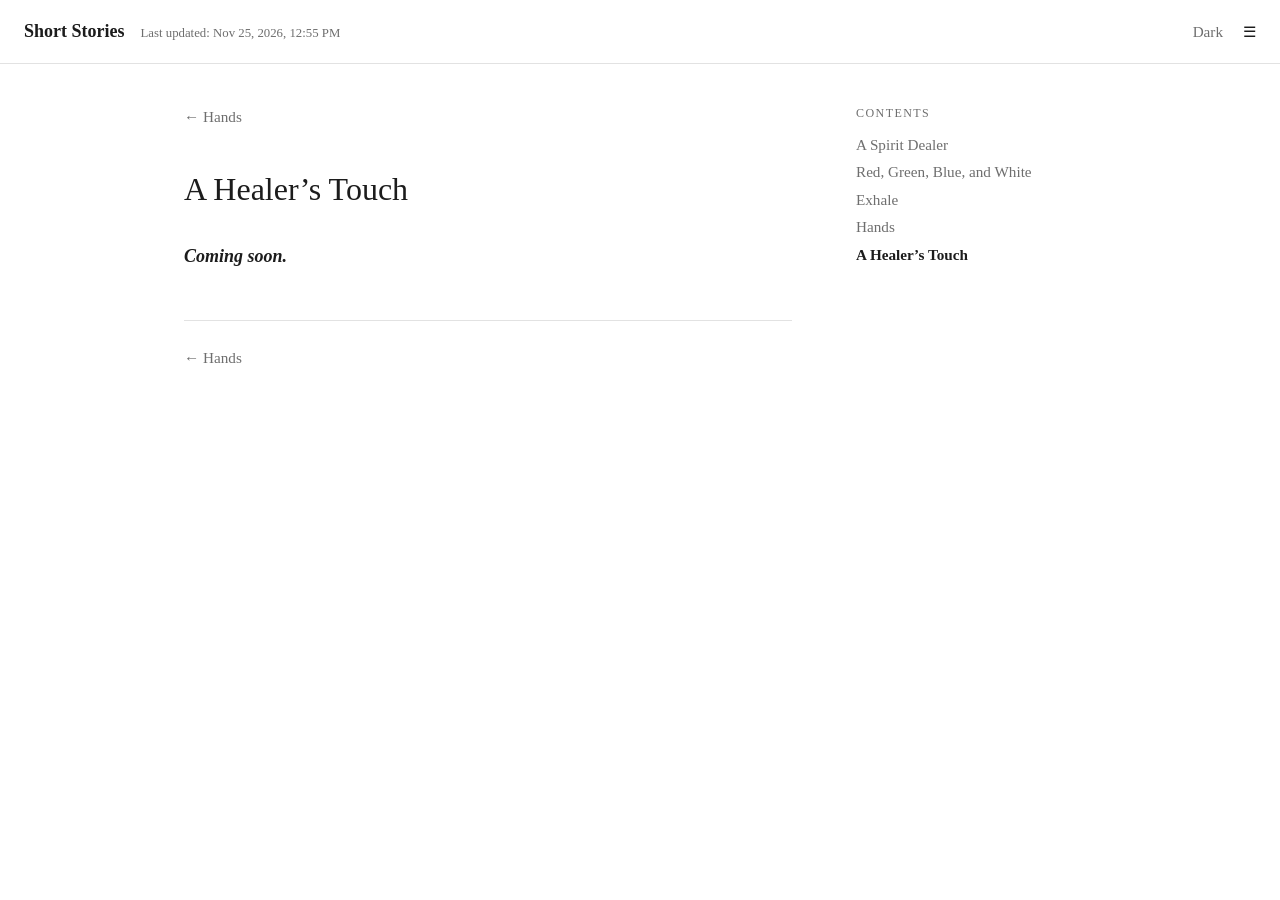
==== a-healers-touch.html @ 267951ba "Next titles announced" ====
<!DOCTYPE html>
<html lang="en">
<head>
<meta charset="utf-8">
<meta name="viewport" content="width=device-width, initial-scale=1">
<title>A Healer’s Touch — Short Stories</title>
<link rel="stylesheet" href="style.css">
<script>try {
  var t = localStorage.getItem('oss-theme');
  if (t) document.documentElement.setAttribute('data-theme', t);
  if (localStorage.getItem('oss-toc') === 'hidden') document.documentElement.classList.add('toc-collapsed');
} catch (e) {}</script>
</head>
<body>
<header class="site-header">
  <div class="site-brand">
    <a class="site-title" href="index.html">Short Stories</a>
    <time class="last-updated" id="last-updated"></time>
  </div>
  <div class="header-links">
    <button type="button" class="link-button" id="theme-toggle">Dark</button>
    <button type="button" class="link-button toc-toggle" id="toc-toggle" aria-expanded="false" aria-controls="toc" aria-label="Contents">&#9776;</button>
  </div>
</header>
<div class="layout">
  <main class="content">
    <nav class="story-nav top" aria-label="Story navigation"><a class="prev" href="hands.html" rel="prev">&larr; Hands</a></nav>
    <article class="story">
      <h1>A Healer’s Touch</h1>
      
      <p><strong><em>Coming soon.</em></strong></p>
    </article>
    <nav class="story-nav bottom" aria-label="Story navigation"><a class="prev" href="hands.html" rel="prev">&larr; Hands</a></nav>
    
  </main>
  <nav class="toc" id="toc" aria-label="Contents">
    <p class="toc-heading">Contents</p>
    <ol><li><a href="a-spirit-dealer.html">A Spirit Dealer</a></li><li><a href="red-green-blue-and-white.html">Red, Green, Blue, and White</a></li><li><a href="exhale.html">Exhale</a></li><li><a href="hands.html">Hands</a></li><li><a href="a-healers-touch.html" aria-current="page">A Healer’s Touch</a></li></ol>
  </nav>
</div>
<script src="last-updated.js"></script>
<script src="script.js"></script>
</body>
</html>
---- style.css ----
:root {
  color-scheme: light;
  --bg: #ffffff;
  --text: #1c1c1c;
  --muted: #6e6e6e;
  --rule: #e2e2e2;
}

:root[data-theme="dark"] {
  color-scheme: dark;
  --bg: #141414;
  --text: #e4e4e4;
  --muted: #9b9b9b;
  --rule: #2c2c2c;
}

@media (prefers-color-scheme: dark) {
  :root:not([data-theme="light"]) {
    color-scheme: dark;
    --bg: #141414;
    --text: #e4e4e4;
    --muted: #9b9b9b;
    --rule: #2c2c2c;
  }
}

* { box-sizing: border-box; }

[hidden] { display: none !important; }

body {
  margin: 0;
  background: var(--bg);
  color: var(--text);
  font-family: Charter, "Iowan Old Style", "Palatino Linotype", Palatino, Georgia, serif;
  font-size: 1.125rem;
  line-height: 1.7;
  -webkit-text-size-adjust: 100%;
}

a {
  color: inherit;
  text-decoration: none;
}

a:hover,
.link-button:hover {
  text-decoration: underline;
  text-underline-offset: 0.2em;
}

.link-button {
  background: none;
  border: 0;
  padding: 0;
  font: inherit;
  color: inherit;
  cursor: pointer;
}

:focus-visible {
  outline: 2px solid var(--text);
  outline-offset: 3px;
}

/* Header */
.site-header {
  display: flex;
  justify-content: space-between;
  align-items: baseline;
  gap: 1rem;
  padding: 1rem 1.5rem;
  border-bottom: 1px solid var(--rule);
}

.site-title {
  font-weight: 600;
}

.site-brand {
  display: flex;
  flex-wrap: wrap;
  align-items: baseline;
  gap: 0.1rem 1rem;
}

.last-updated {
  font-size: 0.8rem;
  color: var(--muted);
}

.header-links {
  display: flex;
  gap: 1.25rem;
  font-size: 0.95rem;
  color: var(--muted);
}

.toc-toggle {
  color: var(--text);
}

/* Layout: reading column, contents on the right */
.layout {
  display: flex;
  justify-content: center;
  gap: 4rem;
  max-width: 72rem;
  margin: 0 auto;
  padding: 0 1.5rem;
}

.content {
  flex: 0 1 38rem;
  min-width: 0;
  padding: 2.5rem 0 4rem;
}

.toc {
  flex: 0 0 15rem;
  position: sticky;
  top: 0;
  align-self: flex-start;
  max-height: calc(100vh - 4rem);
  overflow-y: auto;
  padding: 2.5rem 0;
  font-size: 0.95rem;
  line-height: 1.5;
}

.toc ol {
  list-style: none;
  margin: 0;
  padding: 0;
}

.toc li {
  margin: 0.3rem 0;
}

.toc a {
  color: var(--muted);
}

.toc a:hover,
.toc a[aria-current="page"] {
  color: var(--text);
}

.toc a[aria-current="page"] {
  font-weight: 600;
}

@media (min-width: 861px) {
  .toc-collapsed .toc {
    display: none;
  }
}

.toc-heading {
  font-size: 0.75rem;
  letter-spacing: 0.12em;
  text-transform: uppercase;
  color: var(--muted);
}

.toc-heading {
  margin: 0 0 0.75rem;
}

/* Story pages */
.story-nav {
  display: flex;
  justify-content: space-between;
  gap: 1.5rem;
  font-size: 0.95rem;
  color: var(--muted);
}

.story-nav a:hover {
  color: var(--text);
}

.story-nav .next {
  margin-left: auto;
  text-align: right;
}

.story-nav.top {
  margin-bottom: 2.5rem;
}

.story-nav.bottom {
  margin-top: 3rem;
  padding-top: 1.5rem;
  border-top: 1px solid var(--rule);
}

.story h1,
.home h1 {
  font-weight: normal;
  line-height: 1.25;
}

.story h1 {
  font-size: 2rem;
  margin: 0 0 2rem;
}

/* Parts within a story ("## Part One") */
.story h2 {
  font-size: 1.25rem;
  font-weight: normal;
  font-variant: small-caps;
  letter-spacing: 0.05em;
  text-align: center;
  margin: 2.5em 0 1.25em;
}

.story p {
  margin: 0 0 1.1em;
}

.story blockquote {
  margin: 1.5em 0;
  padding-left: 1.25em;
  border-left: 2px solid var(--rule);
  color: var(--muted);
}

.story .scene-break {
  text-align: center;
  letter-spacing: 0.5em;
  color: var(--muted);
  margin: 2em 0;
}

.cursive {
  font-family: "Segoe Script", "Brush Script MT", "Lucida Handwriting", "Apple Chancery", cursive;
}

.end-page {
  display: flex;
  flex-direction: column;
  justify-content: center;
  min-height: 60vh;
  text-align: center;
}

/* Audiobook */
.listen {
  margin: -1rem 0 2rem;
  font-size: 0.95rem;
  color: var(--muted);
}

.listen .link-button:hover {
  color: var(--text);
}

.audio-player {
  position: fixed;
  left: 0;
  right: 0;
  bottom: 0;
  z-index: 3;
  padding: 0.75rem 1.5rem;
  background: var(--bg);
  border-top: 1px solid var(--rule);
  font-size: 0.95rem;
}

.audio-inner {
  display: flex;
  flex-wrap: wrap;
  align-items: center;
  justify-content: space-between;
  gap: 0.5rem 2rem;
  max-width: 72rem;
  margin: 0 auto;
}

.audio-title,
.audio-time,
.audio-volume {
  color: var(--muted);
}

.audio-controls {
  display: flex;
  flex-wrap: wrap;
  align-items: center;
  gap: 0.75rem 1.5rem;
}

.audio-toggle {
  min-width: 3.2em;
  font-weight: 600;
}

.audio-time {
  font-variant-numeric: tabular-nums;
}

.audio-volume {
  display: flex;
  align-items: center;
  gap: 0.5rem;
}

.audio-volume input {
  width: 6rem;
  accent-color: var(--text);
}

body.audio-open {
  padding-bottom: 6rem;
}

body.audio-open .toc {
  padding-bottom: 6rem;
}

/* Homepage */
.home h1 {
  font-size: 2.6rem;
  margin: 0.5rem 0 0.25rem;
}

.byline {
  margin: 0;
  color: var(--muted);
}

.cover {
  display: block;
  width: 100%;
  max-width: 20rem;
  height: auto;
  aspect-ratio: 2 / 3;
  margin: 2rem 0 2.5rem;
  border-radius: 3px;
  box-shadow: 0 6px 24px rgba(0, 0, 0, 0.25);
}

.blurb p {
  margin: 0 0 1.1em;
}

.home-actions {
  display: flex;
  flex-wrap: wrap;
  justify-content: space-between;
  align-items: baseline;
  gap: 1rem 2rem;
  margin-top: 2.5rem;
}

.home-actions p {
  margin: 0;
}

.download {
  color: var(--muted);
  font-size: 0.95rem;
}

.start {
  font-size: 1.15rem;
}

.start a,
.download a {
  text-decoration: underline;
  text-underline-offset: 0.2em;
}

/* Phones: contents move into the hamburger menu */
@media (max-width: 860px) {
  .site-header {
    position: sticky;
    top: 0;
    z-index: 2;
    background: var(--bg);
    padding: 0.9rem 1rem;
  }

  .layout {
    display: block;
    padding: 0 1.25rem;
  }

  .content {
    padding-top: 1.75rem;
  }

  .toc {
    display: none;
    position: fixed;
    inset: 0;
    z-index: 1;
    /* Undo the desktop flex-start: browsers now apply align-self to fixed
       boxes too, which shrinks the menu to its content (taller than the
       screen, so nothing to scroll) instead of filling the screen. */
    align-self: normal;
    max-height: none;
    /* Clears the sticky header, which can be two lines once "Last updated" wraps. */
    padding: 6rem 1.5rem 2rem;
    background: var(--bg);
  }

  body.toc-open {
    overflow: hidden;
  }

  body.toc-open .toc {
    display: block;
  }

  .story h1 {
    font-size: 1.7rem;
  }
}
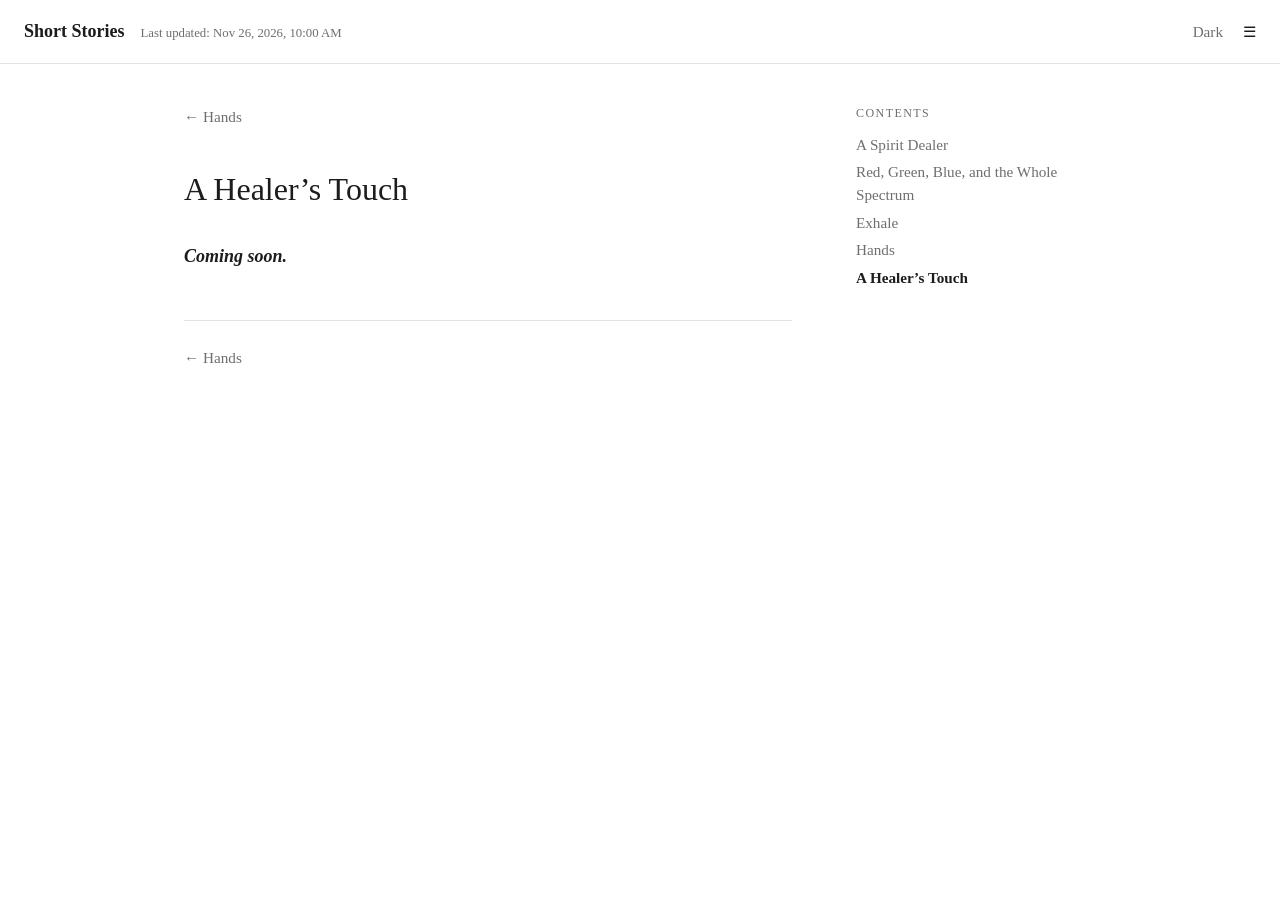
==== commit 90f1d921: "Started RGB Spectrum" ====
--- a/a-healers-touch.html
+++ b/a-healers-touch.html
@@ -35,7 +35,7 @@
   </main>
   <nav class="toc" id="toc" aria-label="Contents">
     <p class="toc-heading">Contents</p>
-    <ol><li><a href="a-spirit-dealer.html">A Spirit Dealer</a></li><li><a href="red-green-blue-and-white.html">Red, Green, Blue, and White</a></li><li><a href="exhale.html">Exhale</a></li><li><a href="hands.html">Hands</a></li><li><a href="a-healers-touch.html" aria-current="page">A Healer’s Touch</a></li></ol>
+    <ol><li><a href="a-spirit-dealer.html">A Spirit Dealer</a></li><li><a href="red-green-blue-and-the-whole-spectrum.html">Red, Green, Blue, and the Whole Spectrum</a></li><li><a href="exhale.html">Exhale</a></li><li><a href="hands.html">Hands</a></li><li><a href="a-healers-touch.html" aria-current="page">A Healer’s Touch</a></li></ol>
   </nav>
 </div>
 <script src="last-updated.js"></script>
